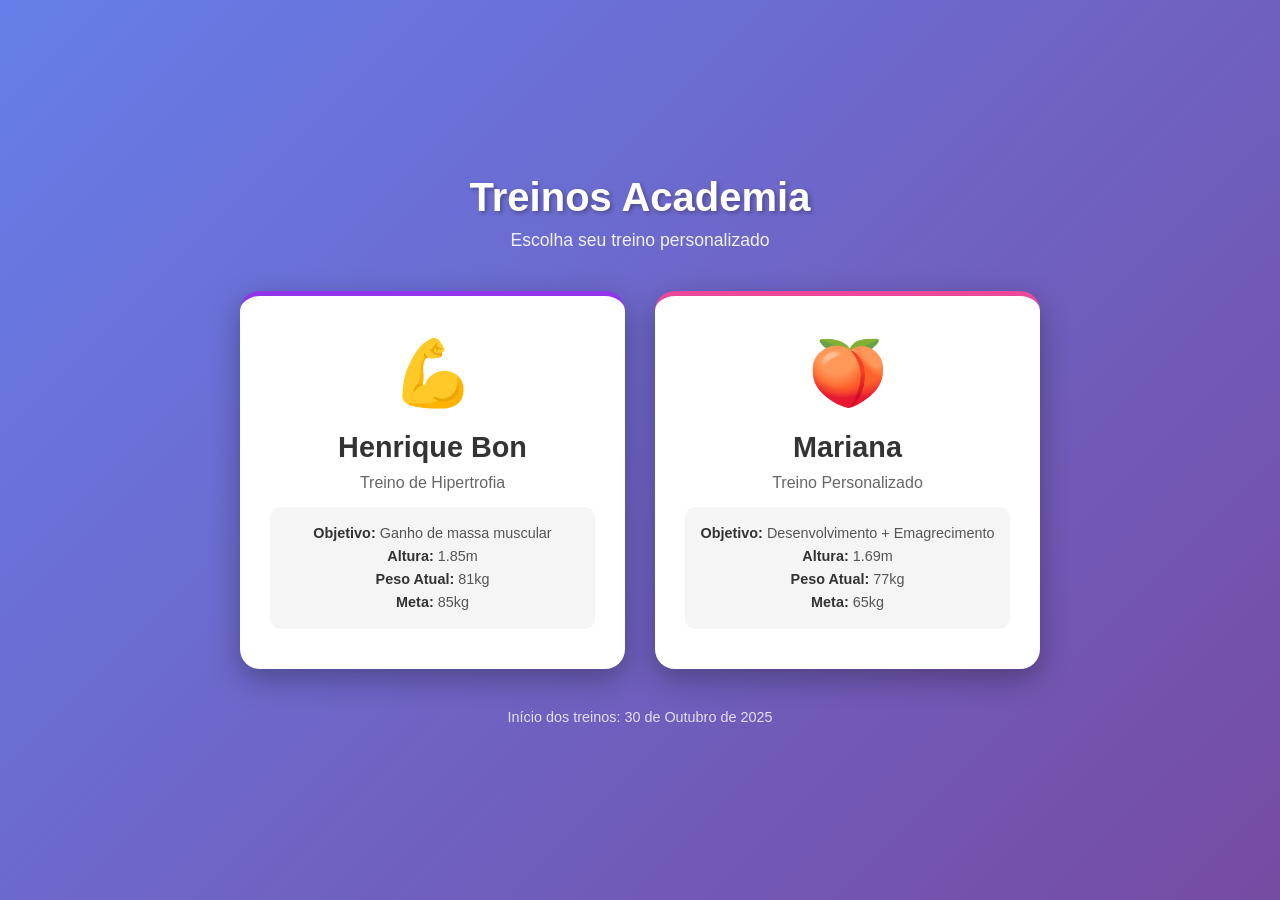
==== index.html @ 47195d20 "refactor: extract CSS and create configuration-based system - Extract shared CSS to styles/base.css " ====
<!DOCTYPE html>
<html lang="pt-BR">
<head>
    <meta charset="UTF-8">
    <meta name="viewport" content="width=device-width, initial-scale=1.0">
    <title>Treinos Academia</title>

    <!-- Favicon -->
    <link rel="icon" type="image/x-icon" href="resources/3c0be770-6a0b-4a65-a461-f089ffc1349f.jfif">

    <!-- Apple Touch Icon para iPhone/iPad -->
    <link rel="apple-touch-icon" href="resources/3c0be770-6a0b-4a65-a461-f089ffc1349f.jfif">

    <!-- Meta tags adicionais para PWA -->
    <meta name="apple-mobile-web-app-capable" content="yes">
    <meta name="apple-mobile-web-app-status-bar-style" content="black-translucent">
    <meta name="apple-mobile-web-app-title" content="Treinos">

    <style>
        * {
            margin: 0;
            padding: 0;
            box-sizing: border-box;
        }

        body {
            font-family: -apple-system, BlinkMacSystemFont, 'Segoe UI', Roboto, Oxygen, Ubuntu, Cantarell, sans-serif;
            background: linear-gradient(135deg, #667eea 0%, #764ba2 100%);
            min-height: 100vh;
            display: flex;
            justify-content: center;
            align-items: center;
            padding: 20px;
        }

        .container {
            max-width: 800px;
            width: 100%;
        }

        h1 {
            color: white;
            text-align: center;
            font-size: 2.5rem;
            margin-bottom: 10px;
            text-shadow: 2px 2px 4px rgba(0, 0, 0, 0.3);
        }

        .subtitle {
            color: rgba(255, 255, 255, 0.9);
            text-align: center;
            font-size: 1.1rem;
            margin-bottom: 40px;
        }

        .cards-container {
            display: grid;
            grid-template-columns: repeat(auto-fit, minmax(280px, 1fr));
            gap: 30px;
            margin-top: 30px;
        }

        .card {
            background: white;
            border-radius: 20px;
            padding: 40px 30px;
            text-align: center;
            box-shadow: 0 10px 30px rgba(0, 0, 0, 0.3);
            transition: transform 0.3s ease, box-shadow 0.3s ease;
            cursor: pointer;
            text-decoration: none;
            color: inherit;
            display: block;
        }

        .card:hover {
            transform: translateY(-10px);
            box-shadow: 0 15px 40px rgba(0, 0, 0, 0.4);
        }

        .card-icon {
            font-size: 4rem;
            margin-bottom: 20px;
        }

        .card-title {
            font-size: 1.8rem;
            font-weight: bold;
            margin-bottom: 10px;
            color: #333;
        }

        .card-subtitle {
            font-size: 1rem;
            color: #666;
            margin-bottom: 15px;
        }

        .card-details {
            background: #f5f5f5;
            border-radius: 10px;
            padding: 15px;
            margin-top: 15px;
            font-size: 0.9rem;
            color: #555;
            line-height: 1.6;
        }

        .card-details strong {
            color: #333;
        }

        .card.henrique {
            border-top: 5px solid #9333ea;
        }

        .card.henrique:hover {
            border-top-color: #7e22ce;
        }

        .card.mari {
            border-top: 5px solid #ec4899;
        }

        .card.mari:hover {
            border-top-color: #db2777;
        }

        @media (max-width: 640px) {
            h1 {
                font-size: 2rem;
            }

            .subtitle {
                font-size: 1rem;
            }

            .card-title {
                font-size: 1.5rem;
            }

            .cards-container {
                gap: 20px;
            }
        }

        .footer {
            text-align: center;
            color: rgba(255, 255, 255, 0.8);
            margin-top: 40px;
            font-size: 0.9rem;
        }
    </style>
</head>
<body>
    <div class="container">
        <h1>Treinos Academia</h1>
        <p class="subtitle">Escolha seu treino personalizado</p>

        <div class="cards-container">
            <!-- Card Henrique -->
            <a href="treino.html?user=henrique" class="card henrique">
                <div class="card-icon">💪</div>
                <div class="card-title">Henrique Bon</div>
                <div class="card-subtitle">Treino de Hipertrofia</div>
                <div class="card-details">
                    <strong>Objetivo:</strong> Ganho de massa muscular<br>
                    <strong>Altura:</strong> 1.85m<br>
                    <strong>Peso Atual:</strong> 81kg<br>
                    <strong>Meta:</strong> 85kg
                </div>
            </a>

            <!-- Card Mariana -->
            <a href="treino.html?user=mari" class="card mari">
                <div class="card-icon">🍑</div>
                <div class="card-title">Mariana</div>
                <div class="card-subtitle">Treino Personalizado</div>
                <div class="card-details">
                    <strong>Objetivo:</strong> Desenvolvimento + Emagrecimento<br>
                    <strong>Altura:</strong> 1.69m<br>
                    <strong>Peso Atual:</strong> 77kg<br>
                    <strong>Meta:</strong> 65kg
                </div>
            </a>
        </div>

        <div class="footer">
            Início dos treinos: 30 de Outubro de 2025
        </div>
    </div>
</body>
</html>
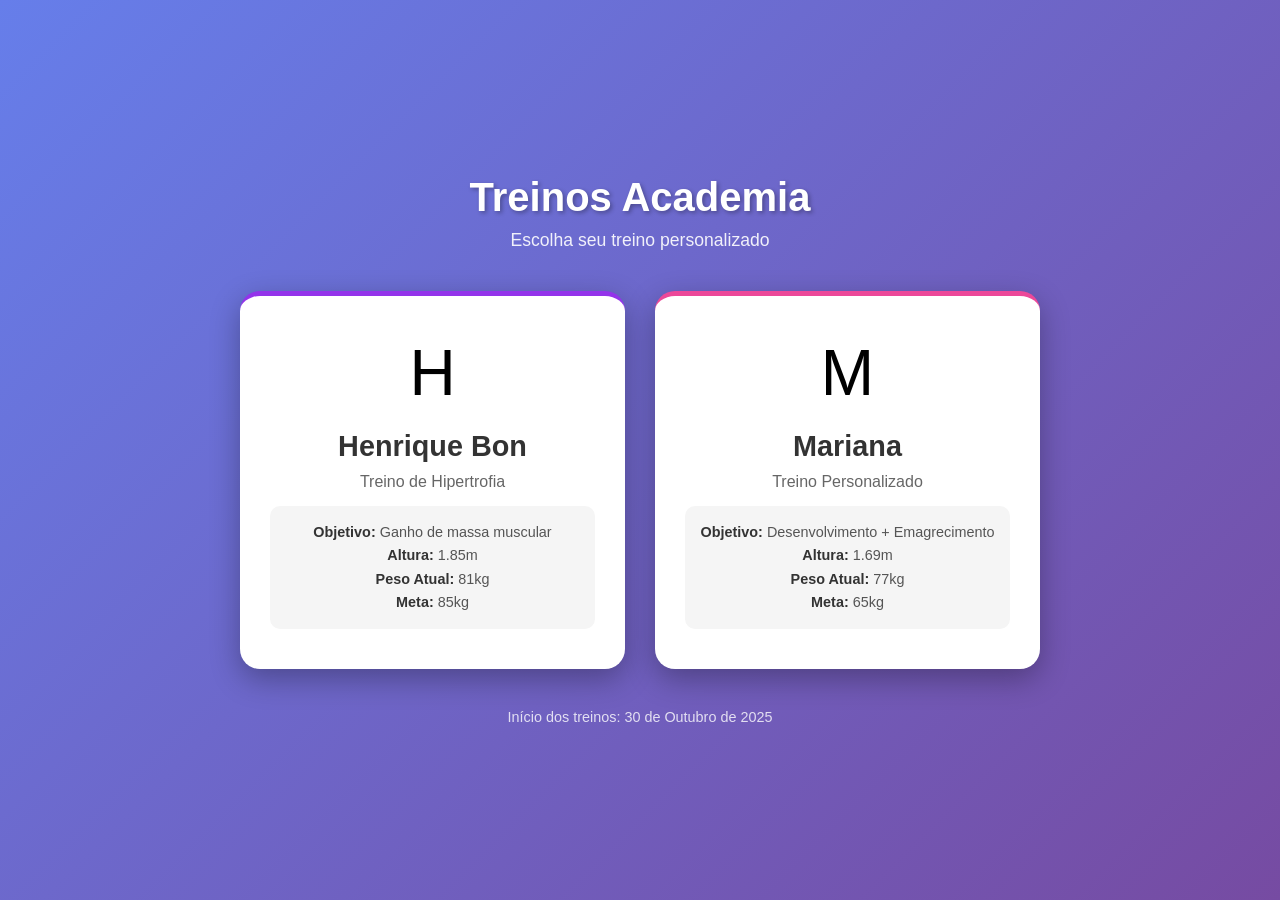
==== commit 1663f437: "design: remove all emojis from the entire site Redesign completo removendo todos os emojis: - Removi" ====
--- a/index.html
+++ b/index.html
@@ -126,21 +126,103 @@
             border-top-color: #db2777;
         }
 
+        /* Tablet */
+        @media (max-width: 768px) {
+            body {
+                padding: 15px;
+            }
+
+            h1 {
+                font-size: 2.2rem;
+            }
+
+            .cards-container {
+                gap: 25px;
+            }
+
+            .card {
+                padding: 35px 25px;
+            }
+        }
+
+        /* Mobile */
         @media (max-width: 640px) {
+            body {
+                padding: 15px 10px;
+            }
+
             h1 {
                 font-size: 2rem;
+                margin-bottom: 8px;
             }
 
             .subtitle {
                 font-size: 1rem;
+                margin-bottom: 30px;
+            }
+
+            .cards-container {
+                gap: 20px;
+                grid-template-columns: 1fr;
+            }
+
+            .card {
+                padding: 30px 20px;
+                min-height: 220px;
+            }
+
+            .card-icon {
+                font-size: 3.5rem;
+                margin-bottom: 15px;
             }
 
             .card-title {
                 font-size: 1.5rem;
             }
 
+            .card-subtitle {
+                font-size: 0.95rem;
+            }
+
+            .card-details {
+                padding: 12px;
+                font-size: 0.85rem;
+            }
+
+            .footer {
+                margin-top: 30px;
+                font-size: 0.85rem;
+            }
+        }
+
+        /* Small mobile */
+        @media (max-width: 480px) {
+            body {
+                padding: 10px 8px;
+            }
+
+            h1 {
+                font-size: 1.8rem;
+            }
+
+            .subtitle {
+                font-size: 0.95rem;
+            }
+
             .cards-container {
-                gap: 20px;
+                gap: 18px;
+            }
+
+            .card {
+                padding: 25px 18px;
+            }
+
+            .card-icon {
+                font-size: 3rem;
+            }
+
+            .card-title {
+                font-size: 1.4rem;
             }
         }
 
@@ -160,7 +242,7 @@
         <div class="cards-container">
             <!-- Card Henrique -->
             <a href="treino.html?user=henrique" class="card henrique">
-                <div class="card-icon">💪</div>
+                <div class="card-icon">H</div>
                 <div class="card-title">Henrique Bon</div>
                 <div class="card-subtitle">Treino de Hipertrofia</div>
                 <div class="card-details">
@@ -173,7 +255,7 @@
 
             <!-- Card Mariana -->
             <a href="treino.html?user=mari" class="card mari">
-                <div class="card-icon">🍑</div>
+                <div class="card-icon">M</div>
                 <div class="card-title">Mariana</div>
                 <div class="card-subtitle">Treino Personalizado</div>
                 <div class="card-details">
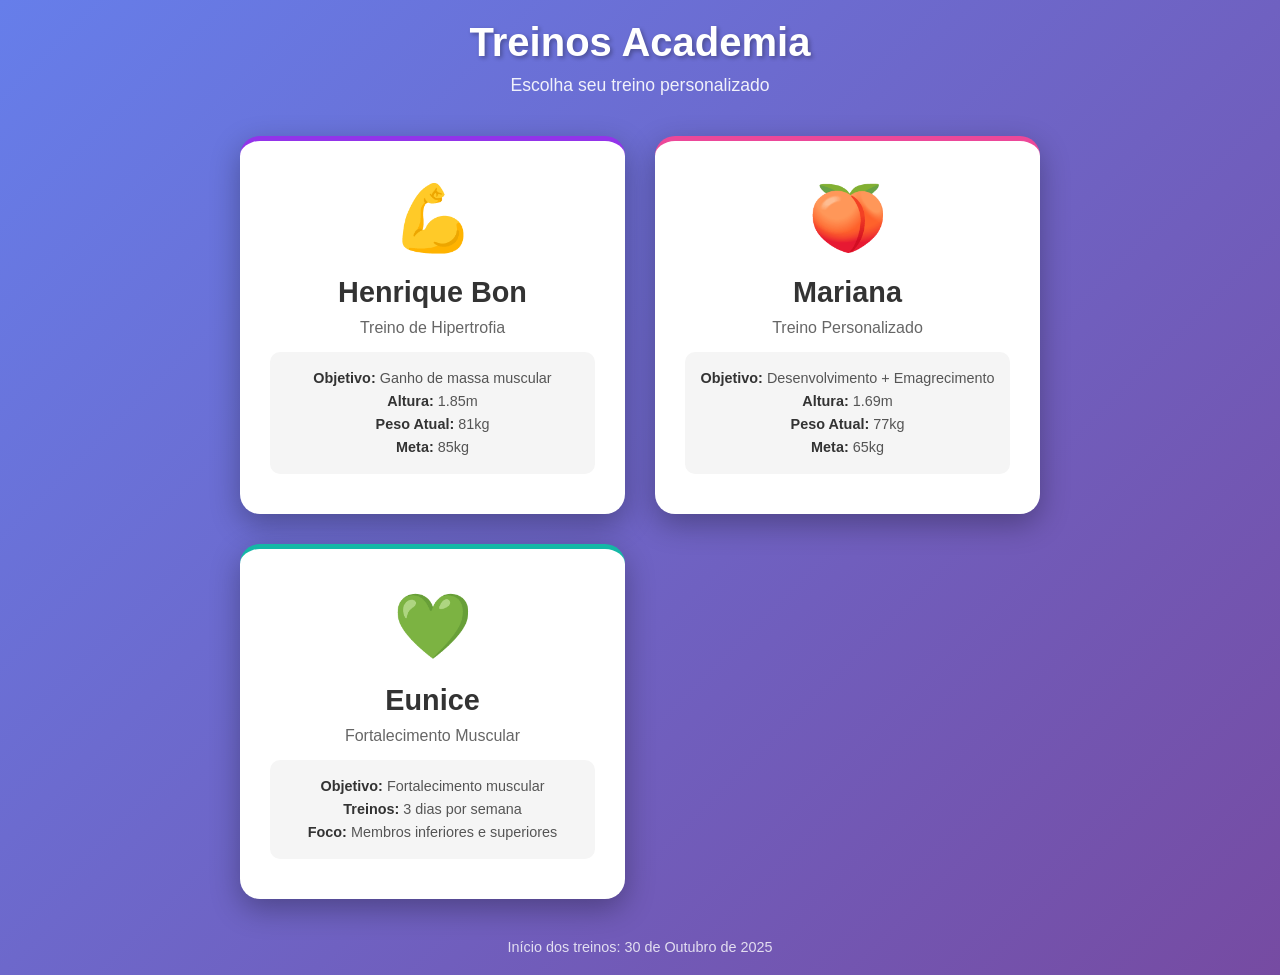
==== commit b4d9ed9f: "feat: add Eunice workout series with 3-day program - Add Eunice user configuration with muscle stren" ====
--- a/index.html
+++ b/index.html
@@ -126,6 +126,14 @@
             border-top-color: #db2777;
         }
 
+        .card.eunice {
+            border-top: 5px solid #14b8a6;
+        }
+
+        .card.eunice:hover {
+            border-top-color: #0d9488;
+        }
+
         /* Tablet */
         @media (max-width: 768px) {
             body {
@@ -242,7 +250,7 @@
         <div class="cards-container">
             <!-- Card Henrique -->
             <a href="treino.html?user=henrique" class="card henrique">
-                <div class="card-icon">H</div>
+                <div class="card-icon">💪</div>
                 <div class="card-title">Henrique Bon</div>
                 <div class="card-subtitle">Treino de Hipertrofia</div>
                 <div class="card-details">
@@ -255,7 +263,7 @@
 
             <!-- Card Mariana -->
             <a href="treino.html?user=mari" class="card mari">
-                <div class="card-icon">M</div>
+                <div class="card-icon">🍑</div>
                 <div class="card-title">Mariana</div>
                 <div class="card-subtitle">Treino Personalizado</div>
                 <div class="card-details">
@@ -265,6 +273,18 @@
                     <strong>Meta:</strong> 65kg
                 </div>
             </a>
+
+            <!-- Card Eunice -->
+            <a href="treino.html?user=eunice" class="card eunice">
+                <div class="card-icon">💚</div>
+                <div class="card-title">Eunice</div>
+                <div class="card-subtitle">Fortalecimento Muscular</div>
+                <div class="card-details">
+                    <strong>Objetivo:</strong> Fortalecimento muscular<br>
+                    <strong>Treinos:</strong> 3 dias por semana<br>
+                    <strong>Foco:</strong> Membros inferiores e superiores
+                </div>
+            </a>
         </div>
 
         <div class="footer">
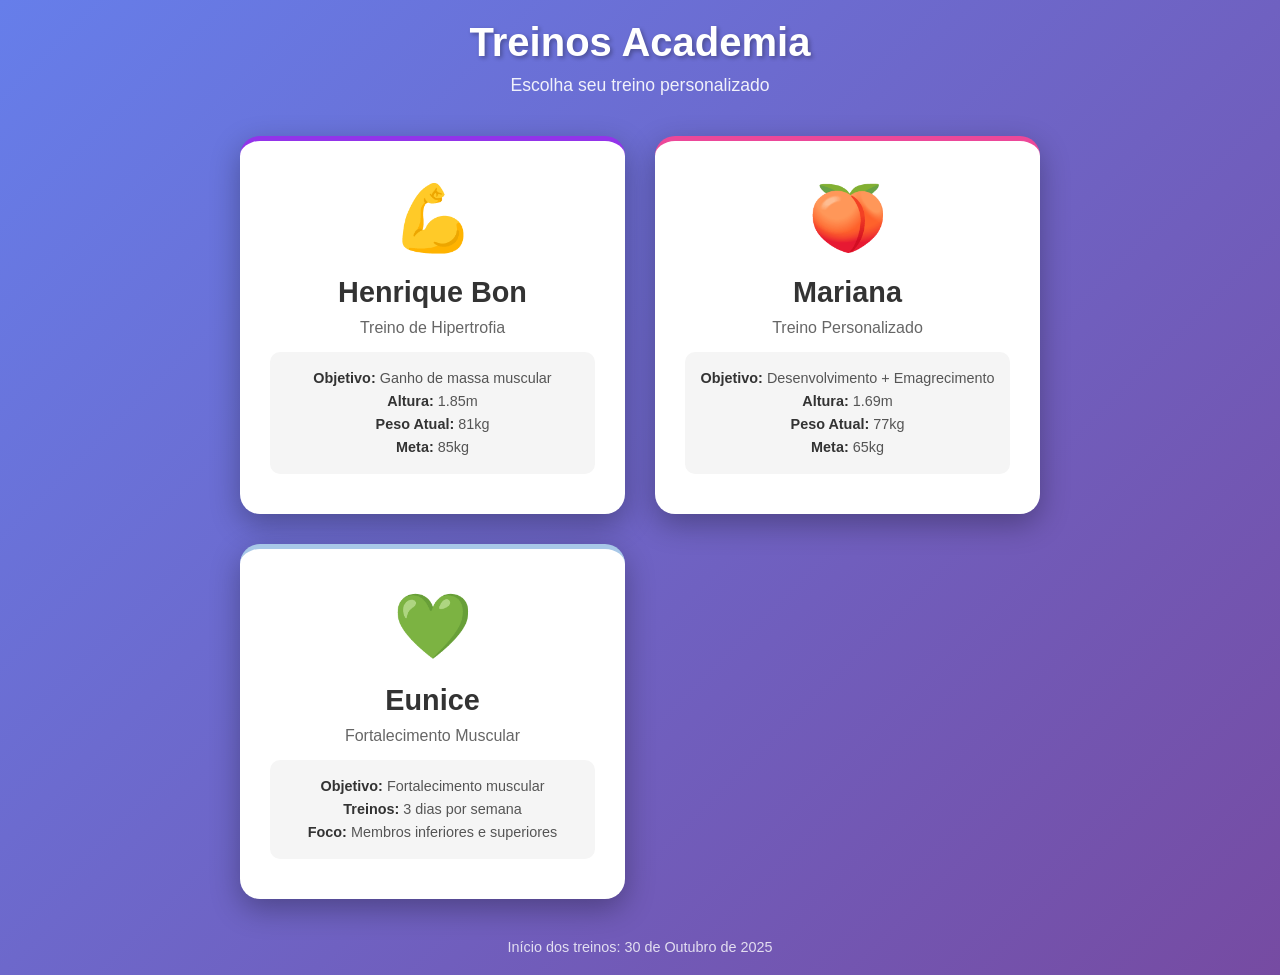
==== commit a7fb4415: "refactor: remove exercise notes and update Eunice theme to light blue - Remove all exercise notes/wa" ====
--- a/index.html
+++ b/index.html
@@ -127,11 +127,11 @@
         }
 
         .card.eunice {
-            border-top: 5px solid #14b8a6;
+            border-top: 5px solid #A8C8E8;
         }
 
         .card.eunice:hover {
-            border-top-color: #0d9488;
+            border-top-color: #7EB3E0;
         }
 
         /* Tablet */
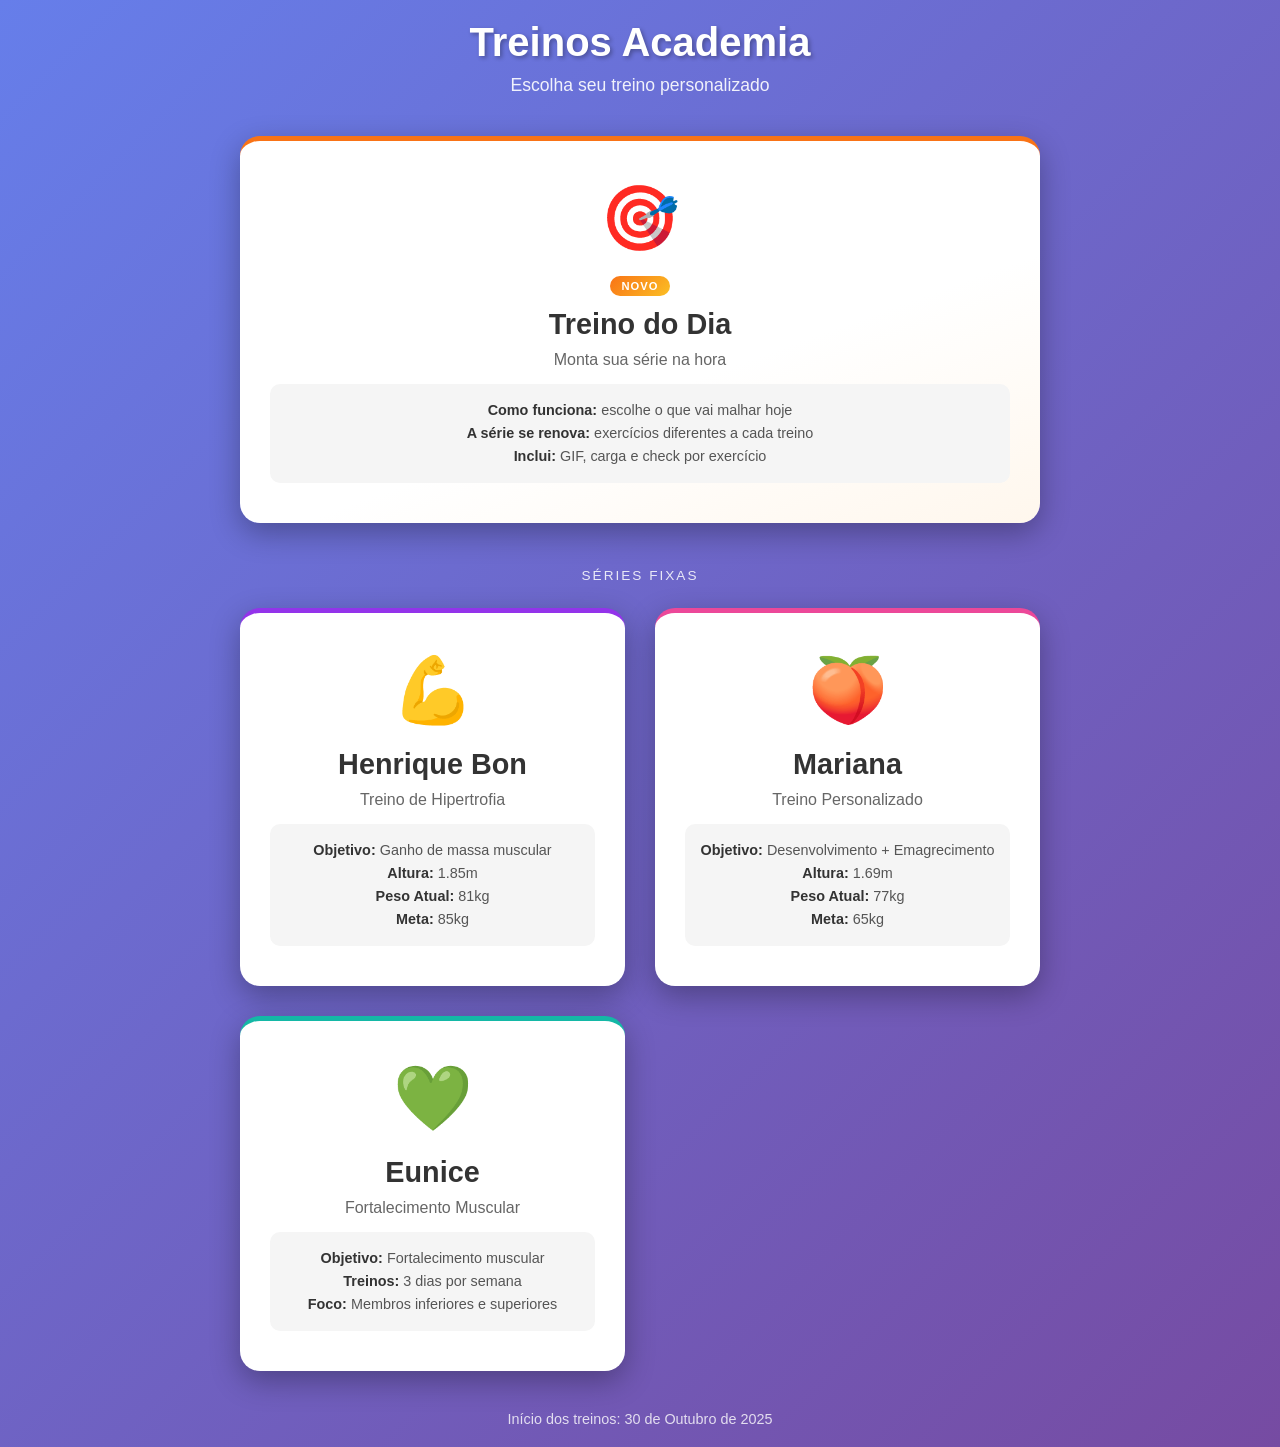
==== commit d95eda50: "feat: Treino do Dia — monta a série na hora e renova a cada treino A pessoa marca o que vai malhar h" ====
--- a/index.html
+++ b/index.html
@@ -127,11 +127,42 @@
         }
 
         .card.eunice {
-            border-top: 5px solid #A8C8E8;
+            border-top: 5px solid #14b8a6;
         }
 
         .card.eunice:hover {
-            border-top-color: #7EB3E0;
+            border-top-color: #0d9488;
+        }
+
+        .card.dia {
+            border-top: 5px solid #f97316;
+            background: linear-gradient(160deg, #fff 60%, #fff7ed 100%);
+        }
+
+        .card.dia:hover {
+            border-top-color: #ea580c;
+        }
+
+        .card-badge {
+            display: inline-block;
+            background: linear-gradient(135deg, #f97316 0%, #fbbf24 100%);
+            color: white;
+            font-size: 0.7rem;
+            font-weight: bold;
+            text-transform: uppercase;
+            letter-spacing: 1px;
+            padding: 4px 12px;
+            border-radius: 20px;
+            margin-bottom: 12px;
+        }
+
+        .section-label {
+            color: rgba(255, 255, 255, 0.85);
+            text-align: center;
+            font-size: 0.85rem;
+            text-transform: uppercase;
+            letter-spacing: 2px;
+            margin: 45px 0 -5px;
         }
 
         /* Tablet */
@@ -246,6 +277,23 @@
     <div class="container">
         <h1>Treinos Academia</h1>
         <p class="subtitle">Escolha seu treino personalizado</p>
+
+        <div class="cards-container">
+            <!-- Card Treino do Dia -->
+            <a href="montar.html" class="card dia">
+                <div class="card-icon">🎯</div>
+                <div class="card-badge">Novo</div>
+                <div class="card-title">Treino do Dia</div>
+                <div class="card-subtitle">Monta sua série na hora</div>
+                <div class="card-details">
+                    <strong>Como funciona:</strong> escolhe o que vai malhar hoje<br>
+                    <strong>A série se renova:</strong> exercícios diferentes a cada treino<br>
+                    <strong>Inclui:</strong> GIF, carga e check por exercício
+                </div>
+            </a>
+        </div>
+
+        <div class="section-label">Séries fixas</div>
 
         <div class="cards-container">
             <!-- Card Henrique -->
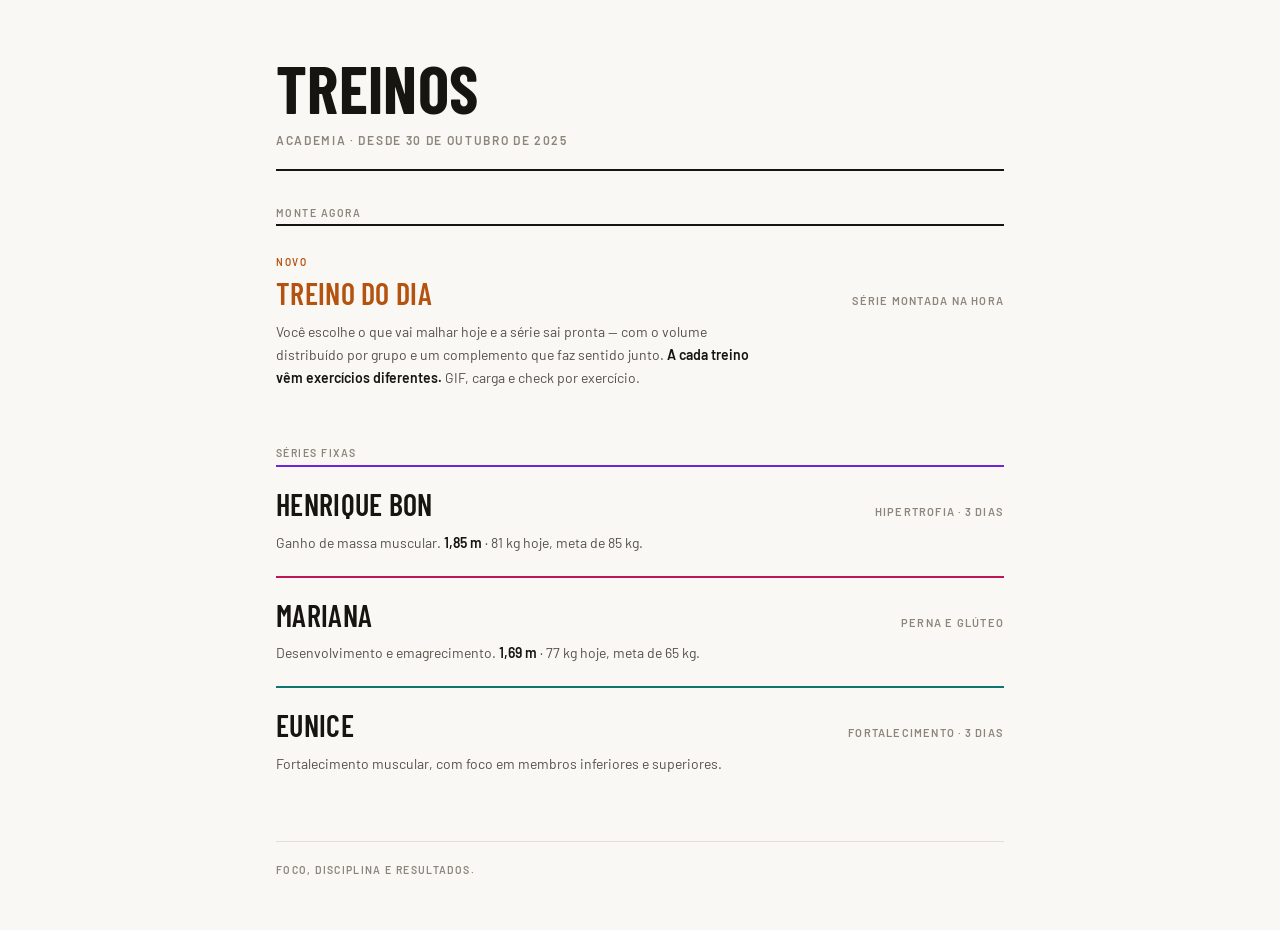
==== commit 00905683: "redesign: troca a cara de template genérico por ficha de treino impressa O visual tinha os vícios qu" ====
--- a/index.html
+++ b/index.html
@@ -1,9 +1,10 @@
 <!DOCTYPE html>
 <html lang="pt-BR">
+
 <head>
     <meta charset="UTF-8">
     <meta name="viewport" content="width=device-width, initial-scale=1.0">
-    <title>Treinos Academia</title>
+    <title>Treinos</title>
 
     <!-- Favicon -->
     <link rel="icon" type="image/x-icon" href="resources/3c0be770-6a0b-4a65-a461-f089ffc1349f.jfif">
@@ -13,331 +14,278 @@
 
     <!-- Meta tags adicionais para PWA -->
     <meta name="apple-mobile-web-app-capable" content="yes">
-    <meta name="apple-mobile-web-app-status-bar-style" content="black-translucent">
+    <meta name="apple-mobile-web-app-status-bar-style" content="default">
     <meta name="apple-mobile-web-app-title" content="Treinos">
 
+    <!-- Tipografia: Barlow Condensed nos títulos, Barlow no corpo -->
+    <link rel="preconnect" href="https://fonts.googleapis.com">
+    <link rel="preconnect" href="https://fonts.gstatic.com" crossorigin>
+    <link rel="stylesheet"
+        href="https://fonts.googleapis.com/css2?family=Barlow+Condensed:wght@500;600;700&family=Barlow:wght@400;500;600;700&display=swap">
+
     <style>
+        :root {
+            --paper: #faf8f4;
+            --paper-raised: #ffffff;
+            --ink: #17150f;
+            --ink-2: #55504a;
+            --ink-3: #8b857b;
+            --rule: #e4dfd5;
+            --rule-2: #cec7b9;
+
+            --font-display: 'Barlow Condensed', 'Arial Narrow', 'Helvetica Neue', Arial, sans-serif;
+            --font-body: 'Barlow', -apple-system, BlinkMacSystemFont, 'Segoe UI', Roboto, Arial, sans-serif;
+        }
+
         * {
             margin: 0;
             padding: 0;
             box-sizing: border-box;
         }
 
+        html {
+            -webkit-text-size-adjust: 100%;
+        }
+
         body {
-            font-family: -apple-system, BlinkMacSystemFont, 'Segoe UI', Roboto, Oxygen, Ubuntu, Cantarell, sans-serif;
-            background: linear-gradient(135deg, #667eea 0%, #764ba2 100%);
+            font-family: var(--font-body);
+            font-size: 16px;
+            line-height: 1.5;
+            color: var(--ink);
+            background: var(--paper);
             min-height: 100vh;
-            display: flex;
-            justify-content: center;
-            align-items: center;
-            padding: 20px;
+            -webkit-font-smoothing: antialiased;
         }
 
         .container {
-            max-width: 800px;
-            width: 100%;
+            max-width: 780px;
+            margin: 0 auto;
+            padding: 0 26px;
+        }
+
+        /* -------------------------------------------------------- Topo */
+
+        header {
+            padding: 58px 0 20px;
+            border-bottom: 2px solid var(--ink);
         }
 
         h1 {
-            color: white;
-            text-align: center;
-            font-size: 2.5rem;
-            margin-bottom: 10px;
-            text-shadow: 2px 2px 4px rgba(0, 0, 0, 0.3);
+            font-family: var(--font-display);
+            font-weight: 700;
+            font-size: clamp(38px, 11vw, 66px);
+            line-height: 0.92;
+            letter-spacing: 0.005em;
+            text-transform: uppercase;
         }
 
         .subtitle {
-            color: rgba(255, 255, 255, 0.9);
-            text-align: center;
-            font-size: 1.1rem;
-            margin-bottom: 40px;
-        }
-
-        .cards-container {
-            display: grid;
-            grid-template-columns: repeat(auto-fit, minmax(280px, 1fr));
-            gap: 30px;
-            margin-top: 30px;
-        }
+            margin-top: 12px;
+            font-size: 12px;
+            font-weight: 600;
+            text-transform: uppercase;
+            letter-spacing: 0.14em;
+            color: var(--ink-3);
+        }
+
+        /* ------------------------------------------------------ Seções */
+
+        .section-label {
+            padding: 34px 0 4px;
+            font-size: 10.5px;
+            font-weight: 600;
+            text-transform: uppercase;
+            letter-spacing: 0.14em;
+            color: var(--ink-3);
+        }
+
+        /* ------------------------------------------------------- Cards */
 
         .card {
-            background: white;
-            border-radius: 20px;
-            padding: 40px 30px;
-            text-align: center;
-            box-shadow: 0 10px 30px rgba(0, 0, 0, 0.3);
-            transition: transform 0.3s ease, box-shadow 0.3s ease;
-            cursor: pointer;
+            display: block;
+            padding: 22px 0;
+            border-top: 1px solid var(--rule);
             text-decoration: none;
             color: inherit;
-            display: block;
+            transition: background 0.15s ease;
         }
 
         .card:hover {
-            transform: translateY(-10px);
-            box-shadow: 0 15px 40px rgba(0, 0, 0, 0.4);
-        }
-
-        .card-icon {
-            font-size: 4rem;
-            margin-bottom: 20px;
+            background: var(--paper-raised);
+        }
+
+        .card-head {
+            display: flex;
+            align-items: baseline;
+            justify-content: space-between;
+            gap: 16px;
         }
 
         .card-title {
-            font-size: 1.8rem;
-            font-weight: bold;
-            margin-bottom: 10px;
-            color: #333;
+            font-family: var(--font-display);
+            font-weight: 600;
+            font-size: 30px;
+            line-height: 1.05;
+            text-transform: uppercase;
+            letter-spacing: 0.01em;
         }
 
         .card-subtitle {
-            font-size: 1rem;
-            color: #666;
-            margin-bottom: 15px;
+            flex-shrink: 0;
+            font-size: 11px;
+            font-weight: 600;
+            text-transform: uppercase;
+            letter-spacing: 0.11em;
+            color: var(--ink-3);
+            text-align: right;
         }
 
         .card-details {
-            background: #f5f5f5;
-            border-radius: 10px;
-            padding: 15px;
-            margin-top: 15px;
-            font-size: 0.9rem;
-            color: #555;
-            line-height: 1.6;
-        }
-
-        .card-details strong {
-            color: #333;
+            margin-top: 10px;
+            font-size: 14px;
+            line-height: 1.65;
+            color: var(--ink-2);
+            max-width: 62ch;
+        }
+
+        .card-details b {
+            font-weight: 600;
+            color: var(--ink);
+        }
+
+        /* Cada pessoa tem um filete de acento no topo do próprio card */
+        .card.destaque {
+            border-top-width: 2px;
+            border-top-color: var(--ink);
+        }
+
+        .card.henrique,
+        .card.mari,
+        .card.eunice {
+            border-top-width: 2px;
         }
 
         .card.henrique {
-            border-top: 5px solid #9333ea;
-        }
-
-        .card.henrique:hover {
-            border-top-color: #7e22ce;
+            border-top-color: #6d28d9;
         }
 
         .card.mari {
-            border-top: 5px solid #ec4899;
-        }
-
-        .card.mari:hover {
-            border-top-color: #db2777;
+            border-top-color: #be1558;
         }
 
         .card.eunice {
-            border-top: 5px solid #14b8a6;
-        }
-
-        .card.eunice:hover {
-            border-top-color: #0d9488;
-        }
-
-        .card.dia {
-            border-top: 5px solid #f97316;
-            background: linear-gradient(160deg, #fff 60%, #fff7ed 100%);
-        }
-
-        .card.dia:hover {
-            border-top-color: #ea580c;
+            border-top-color: #0f766e;
+        }
+
+        .card.dia .card-title {
+            color: #b4530f;
         }
 
         .card-badge {
             display: inline-block;
-            background: linear-gradient(135deg, #f97316 0%, #fbbf24 100%);
-            color: white;
-            font-size: 0.7rem;
-            font-weight: bold;
-            text-transform: uppercase;
-            letter-spacing: 1px;
-            padding: 4px 12px;
-            border-radius: 20px;
-            margin-bottom: 12px;
-        }
-
-        .section-label {
-            color: rgba(255, 255, 255, 0.85);
-            text-align: center;
-            font-size: 0.85rem;
-            text-transform: uppercase;
-            letter-spacing: 2px;
-            margin: 45px 0 -5px;
-        }
-
-        /* Tablet */
-        @media (max-width: 768px) {
-            body {
-                padding: 15px;
-            }
-
-            h1 {
-                font-size: 2.2rem;
-            }
-
-            .cards-container {
-                gap: 25px;
-            }
-
-            .card {
-                padding: 35px 25px;
-            }
-        }
-
-        /* Mobile */
-        @media (max-width: 640px) {
-            body {
-                padding: 15px 10px;
-            }
-
-            h1 {
-                font-size: 2rem;
-                margin-bottom: 8px;
-            }
-
-            .subtitle {
-                font-size: 1rem;
-                margin-bottom: 30px;
-            }
-
-            .cards-container {
-                gap: 20px;
-                grid-template-columns: 1fr;
-            }
-
-            .card {
-                padding: 30px 20px;
-                min-height: 220px;
-            }
-
-            .card-icon {
-                font-size: 3.5rem;
-                margin-bottom: 15px;
+            margin-bottom: 8px;
+            font-size: 10px;
+            font-weight: 600;
+            text-transform: uppercase;
+            letter-spacing: 0.16em;
+            color: #b4530f;
+        }
+
+        /* ------------------------------------------------------ Rodapé */
+
+        footer {
+            margin-top: 44px;
+            padding: 20px 0 52px;
+            border-top: 1px solid var(--rule);
+            font-size: 10.5px;
+            font-weight: 600;
+            text-transform: uppercase;
+            letter-spacing: 0.13em;
+            color: var(--ink-3);
+        }
+
+        @media (max-width: 720px) {
+            .container {
+                padding: 0 18px;
+            }
+
+            header {
+                padding: 40px 0 16px;
+            }
+
+            .card-head {
+                display: block;
             }
 
             .card-title {
-                font-size: 1.5rem;
+                font-size: 26px;
             }
 
             .card-subtitle {
-                font-size: 0.95rem;
-            }
-
-            .card-details {
-                padding: 12px;
-                font-size: 0.85rem;
-            }
-
-            .footer {
-                margin-top: 30px;
-                font-size: 0.85rem;
-            }
-        }
-
-        /* Small mobile */
-        @media (max-width: 480px) {
-            body {
-                padding: 10px 8px;
-            }
-
-            h1 {
-                font-size: 1.8rem;
-            }
-
-            .subtitle {
-                font-size: 0.95rem;
-            }
-
-            .cards-container {
-                gap: 18px;
-            }
-
-            .card {
-                padding: 25px 18px;
-            }
-
-            .card-icon {
-                font-size: 3rem;
-            }
-
-            .card-title {
-                font-size: 1.4rem;
-            }
-        }
-
-        .footer {
-            text-align: center;
-            color: rgba(255, 255, 255, 0.8);
-            margin-top: 40px;
-            font-size: 0.9rem;
+                display: block;
+                margin-top: 5px;
+                text-align: left;
+            }
         }
     </style>
 </head>
+
 <body>
     <div class="container">
-        <h1>Treinos Academia</h1>
-        <p class="subtitle">Escolha seu treino personalizado</p>
-
-        <div class="cards-container">
-            <!-- Card Treino do Dia -->
-            <a href="montar.html" class="card dia">
-                <div class="card-icon">🎯</div>
-                <div class="card-badge">Novo</div>
+        <header>
+            <h1>Treinos</h1>
+            <p class="subtitle">Academia · desde 30 de outubro de 2025</p>
+        </header>
+
+        <div class="section-label">Monte agora</div>
+
+        <a href="montar.html" class="card destaque dia">
+            <div class="card-badge">Novo</div>
+            <div class="card-head">
                 <div class="card-title">Treino do Dia</div>
-                <div class="card-subtitle">Monta sua série na hora</div>
-                <div class="card-details">
-                    <strong>Como funciona:</strong> escolhe o que vai malhar hoje<br>
-                    <strong>A série se renova:</strong> exercícios diferentes a cada treino<br>
-                    <strong>Inclui:</strong> GIF, carga e check por exercício
-                </div>
-            </a>
-        </div>
+                <div class="card-subtitle">Série montada na hora</div>
+            </div>
+            <div class="card-details">
+                Você escolhe o que vai malhar hoje e a série sai pronta — com o volume
+                distribuído por grupo e um complemento que faz sentido junto.
+                <b>A cada treino vêm exercícios diferentes.</b> GIF, carga e check por exercício.
+            </div>
+        </a>
 
         <div class="section-label">Séries fixas</div>
 
-        <div class="cards-container">
-            <!-- Card Henrique -->
-            <a href="treino.html?user=henrique" class="card henrique">
-                <div class="card-icon">💪</div>
+        <a href="treino.html?user=henrique" class="card henrique">
+            <div class="card-head">
                 <div class="card-title">Henrique Bon</div>
-                <div class="card-subtitle">Treino de Hipertrofia</div>
-                <div class="card-details">
-                    <strong>Objetivo:</strong> Ganho de massa muscular<br>
-                    <strong>Altura:</strong> 1.85m<br>
-                    <strong>Peso Atual:</strong> 81kg<br>
-                    <strong>Meta:</strong> 85kg
-                </div>
-            </a>
-
-            <!-- Card Mariana -->
-            <a href="treino.html?user=mari" class="card mari">
-                <div class="card-icon">🍑</div>
+                <div class="card-subtitle">Hipertrofia · 3 dias</div>
+            </div>
+            <div class="card-details">
+                Ganho de massa muscular. <b>1,85 m</b> · 81 kg hoje, meta de 85 kg.
+            </div>
+        </a>
+
+        <a href="treino.html?user=mari" class="card mari">
+            <div class="card-head">
                 <div class="card-title">Mariana</div>
-                <div class="card-subtitle">Treino Personalizado</div>
-                <div class="card-details">
-                    <strong>Objetivo:</strong> Desenvolvimento + Emagrecimento<br>
-                    <strong>Altura:</strong> 1.69m<br>
-                    <strong>Peso Atual:</strong> 77kg<br>
-                    <strong>Meta:</strong> 65kg
-                </div>
-            </a>
-
-            <!-- Card Eunice -->
-            <a href="treino.html?user=eunice" class="card eunice">
-                <div class="card-icon">💚</div>
+                <div class="card-subtitle">Perna e glúteo</div>
+            </div>
+            <div class="card-details">
+                Desenvolvimento e emagrecimento. <b>1,69 m</b> · 77 kg hoje, meta de 65 kg.
+            </div>
+        </a>
+
+        <a href="treino.html?user=eunice" class="card eunice">
+            <div class="card-head">
                 <div class="card-title">Eunice</div>
-                <div class="card-subtitle">Fortalecimento Muscular</div>
-                <div class="card-details">
-                    <strong>Objetivo:</strong> Fortalecimento muscular<br>
-                    <strong>Treinos:</strong> 3 dias por semana<br>
-                    <strong>Foco:</strong> Membros inferiores e superiores
-                </div>
-            </a>
-        </div>
-
-        <div class="footer">
-            Início dos treinos: 30 de Outubro de 2025
-        </div>
+                <div class="card-subtitle">Fortalecimento · 3 dias</div>
+            </div>
+            <div class="card-details">
+                Fortalecimento muscular, com foco em membros inferiores e superiores.
+            </div>
+        </a>
+
+        <footer>Foco, disciplina e resultados.</footer>
     </div>
 </body>
+
 </html>
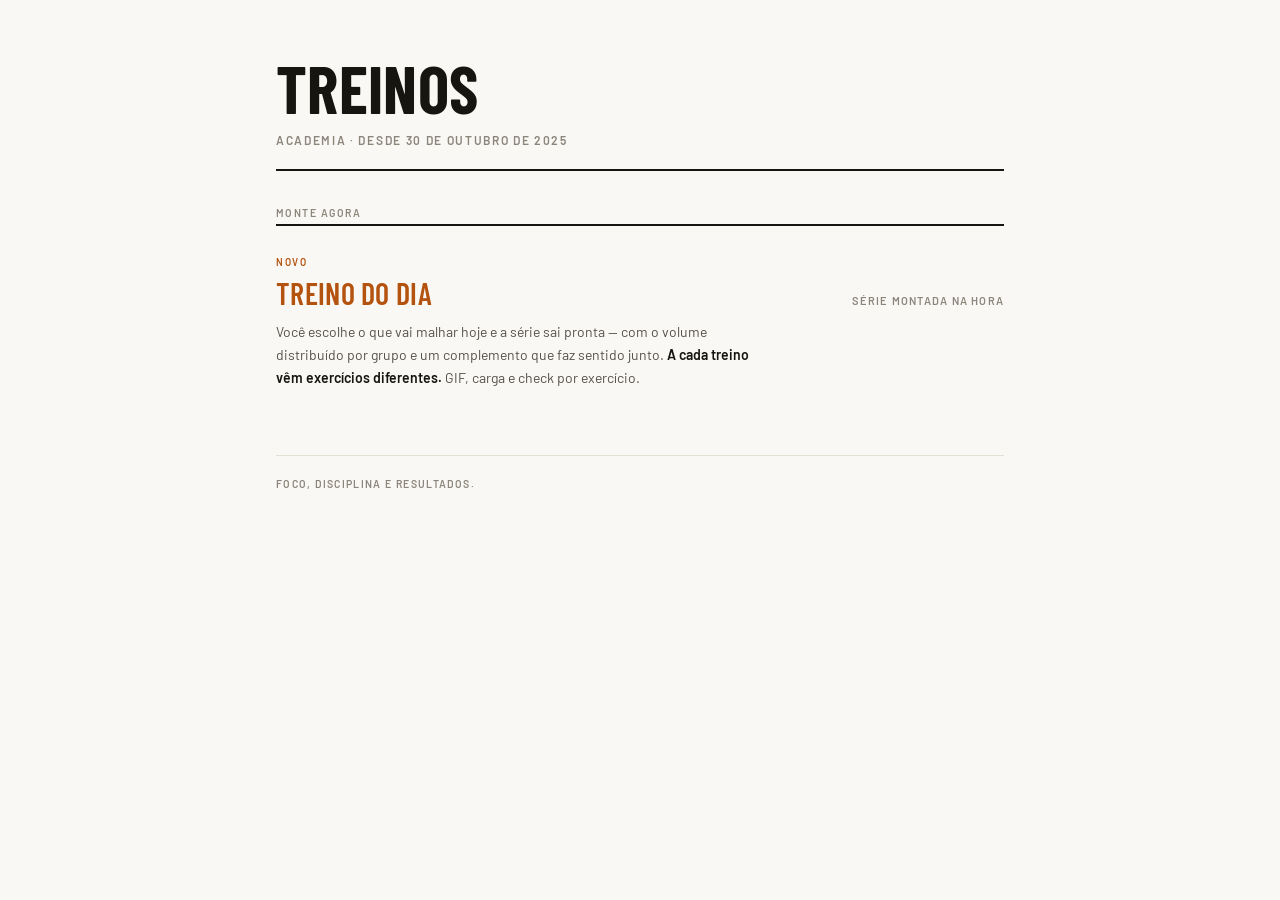
==== commit 0b24fd87: "feat: oculta as séries fixas da página inicial A página inicial passa a mostrar só o gerador (Treino" ====
--- a/index.html
+++ b/index.html
@@ -252,6 +252,10 @@
             </div>
         </a>
 
+        <!-- Séries fixas ocultas da página inicial; continuam acessíveis por
+             treino.html?user=henrique|mari|eunice. Pra voltar a exibir, é só
+             descomentar este bloco.
+
         <div class="section-label">Séries fixas</div>
 
         <a href="treino.html?user=henrique" class="card henrique">
@@ -283,6 +287,7 @@
                 Fortalecimento muscular, com foco em membros inferiores e superiores.
             </div>
         </a>
+        -->
 
         <footer>Foco, disciplina e resultados.</footer>
     </div>
